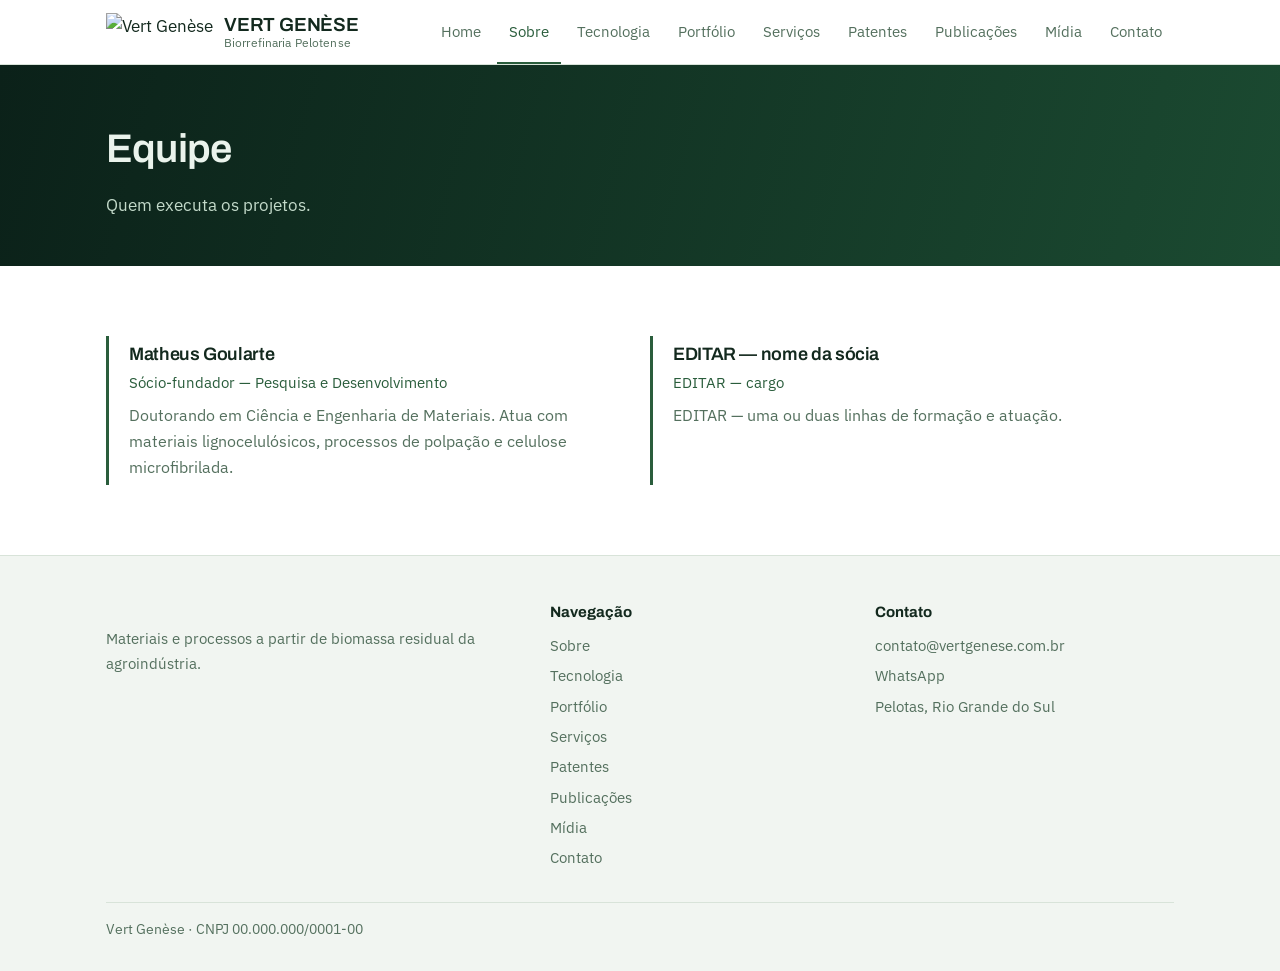
==== equipe.html @ 6dd9e0c7 "Add files via upload" ====
<!DOCTYPE html>
<html lang="pt-BR">
<head>
<meta charset="utf-8">
<meta name="viewport" content="width=device-width, initial-scale=1">
<title>Equipe — Vert Genèse</title>
<link rel="icon" type="image/png" href="imagens/favicon.png">
<link rel="preconnect" href="https://fonts.googleapis.com">
<link rel="preconnect" href="https://fonts.gstatic.com" crossorigin>
<link href="https://fonts.googleapis.com/css2?family=Archivo:wght@500;600&family=IBM+Plex+Sans:wght@400;500;600&display=swap" rel="stylesheet">
<link rel="stylesheet" href="estilo.css">
</head>
<body>
<main>
<div class="pagehead"><div class="wrap"><h1>Equipe</h1><p>Quem executa os projetos.</p></div></div>
<section><div class="wrap"><div class="people" id="lista-equipe"></div></div></section>
</main>
<script src="dados.js"></script>
<script>
function montaPagina(){
  document.getElementById("lista-equipe").innerHTML = EQUIPE.map(function(p){
    return '<div class="person"><h3>'+esc(p.nome)+'</h3><div class="role">'+esc(p.cargo)+'</div>'+
      '<p>'+esc(p.resumo)+'</p>'+
      (p.linkedin ? '<p><a href="'+esc(p.linkedin)+'" target="_blank" rel="noopener">LinkedIn</a></p>' : '')+'</div>';
  }).join("");
}
</script>
<script src="site.js"></script>
</body>
</html>
---- estilo.css ----
:root{
  --bg:#FFFFFF;
  --bg-alt:#F1F5F1;
  --ink:#13291E;
  --ink-soft:#54705E;
  --teal:#2A5D3C;
  --petrol:#0B2119;
  --ochre:#A8762C;
  --rule:#D8E3D9;
  --card:#FFFFFF;
  --shadow:0 1px 2px rgba(19,41,30,.07);
}
@media (prefers-color-scheme: dark){
  :root:not([data-theme="light"]){
    --bg:#0A1611;
    --bg-alt:#0F1D16;
    --ink:#E7EEE8;
    --ink-soft:#96A99B;
    --teal:#5E9E70;
    --petrol:#07110D;
    --ochre:#CE9A4B;
    --rule:#1F3227;
    --card:#0F1D16;
    --shadow:none;
  }
}
:root[data-theme="dark"]{
  --bg:#0A1611; --bg-alt:#0F1D16; --ink:#E7EEE8; --ink-soft:#96A99B;
  --teal:#5E9E70; --petrol:#07110D; --ochre:#CE9A4B; --rule:#1F3227;
  --card:#0F1D16; --shadow:none;
}
*{box-sizing:border-box}
html{scroll-behavior:smooth;-webkit-text-size-adjust:100%}
@media (prefers-reduced-motion:reduce){html{scroll-behavior:auto}}
body{
  margin:0;background:var(--bg);color:var(--ink);
  font-family:"IBM Plex Sans",-apple-system,BlinkMacSystemFont,"Segoe UI",Helvetica,Arial,sans-serif;
  font-size:17px;line-height:1.62;-webkit-font-smoothing:antialiased;
}
img,svg{max-width:100%}
a{color:inherit}
a:focus-visible,button:focus-visible{outline:2px solid var(--ochre);outline-offset:3px}
.wrap{width:100%;max-width:1120px;margin:0 auto;padding:0 26px}
h1,h2,h3{font-family:"Archivo","IBM Plex Sans",sans-serif;letter-spacing:-.02em;margin:0}

/* nav */
.nav{position:sticky;top:0;z-index:20;background:var(--bg);border-bottom:1px solid var(--rule)}
.nav .wrap{display:flex;align-items:center;justify-content:space-between;gap:18px;min-height:64px;flex-wrap:wrap}
.brand{display:flex;align-items:center;gap:11px;text-decoration:none}
.brand img{height:38px;width:auto;display:block}
.brand .txt{display:flex;flex-direction:column;line-height:1.15}
.brand .nome{font-family:"Archivo",sans-serif;font-weight:600;font-size:19px;letter-spacing:-.01em}
.brand .tag{font-size:12px;color:var(--ink-soft);font-weight:400;letter-spacing:.01em}
.menu{display:flex;gap:4px;font-size:15px;color:var(--ink-soft);flex-wrap:wrap}
.menu .item{position:relative}
.menu .item > a,.menu .item > button{
  display:block;text-decoration:none;padding:20px 12px;color:inherit;
  font:inherit;background:none;border:0;cursor:pointer;
}
.menu .item > a:hover,.menu .item > button:hover,.menu .item:hover > a,.menu .item:hover > button{color:var(--teal)}
.menu .drop{
  position:absolute;top:100%;left:0;min-width:212px;z-index:30;
  background:var(--bg);border:1px solid var(--rule);border-radius:0 0 6px 6px;
  padding:6px 0;box-shadow:0 8px 20px rgba(19,41,30,.13);
  opacity:0;visibility:hidden;transform:translateY(-4px);transition:opacity .12s,transform .12s,visibility .12s;
}
.menu .item:hover .drop,.menu .item:focus-within .drop,.menu .item.aberto .drop{opacity:1;visibility:visible;transform:none}
.menu .drop a,.menu .drop button{
  display:block;width:100%;text-align:left;padding:9px 16px;text-decoration:none;color:var(--ink-soft);
  font:inherit;background:none;border:0;cursor:pointer;
}
.menu .drop a:hover,.menu .drop button:hover{background:var(--bg-alt);color:var(--teal)}
@media (max-width:760px){
  .menu{gap:0}
  .menu .item > a,.menu .item > button{padding:10px 10px}
  .menu .drop{position:static;opacity:1;visibility:visible;transform:none;display:none;border:0;box-shadow:none;padding:0 0 6px 10px;min-width:0}
  .menu .item.aberto .drop{display:block}
}

/* página interna de produto */
#detalhe{padding:52px 0 76px}
.voltar{display:inline-block;margin-bottom:26px;color:var(--ink-soft);text-decoration:none;font-size:15px}
.voltar:hover{color:var(--teal)}
.dcabec{display:grid;gap:28px;align-items:start}
@media (min-width:820px){.dcabec{grid-template-columns:minmax(0,5fr) minmax(0,7fr);gap:44px}}
.dfoto{aspect-ratio:4/3;background:var(--bg-alt);border:1px solid var(--rule);border-radius:6px;display:flex;align-items:center;justify-content:center;overflow:hidden}
.dfoto img{width:100%;height:100%;object-fit:cover}
.dfoto svg{width:74px;height:74px;opacity:.45}
#detalhe h1{font-size:clamp(25px,3.4vw,36px);font-weight:600;margin-bottom:10px}
.dmeta{display:flex;gap:9px;flex-wrap:wrap;margin-bottom:20px}
.dmeta span{font-size:13px;border:1px solid var(--rule);border-radius:3px;padding:3px 10px;color:var(--ink-soft)}
.dmeta .estag{border-color:var(--teal);color:var(--teal);font-weight:600}
#detalhe .corpo p{margin:0 0 15px}
#detalhe h2{font-size:20px;margin:34px 0 12px}
.aplic{margin:0;padding:0;list-style:none;display:grid;gap:0}
.aplic li{padding:11px 0;border-top:1px solid var(--rule);color:var(--ink-soft)}
.dcta{margin-top:38px;padding-top:26px;border-top:1px solid var(--rule)}
.dcta .btn{background:var(--teal);color:#fff}
.dcta .btn:hover{filter:brightness(1.08)}
.prod-link{text-decoration:none;color:inherit}
.prod-link:hover .prod{border-color:var(--teal)}

/* hero */
.hero{background:linear-gradient(105deg,var(--petrol) 0%,#1B4A31 55%,#2F6B45 100%);color:#EAF3EC;padding:76px 0 68px}
.hero h1{font-size:clamp(30px,4.6vw,50px);line-height:1.1;font-weight:600;max-width:19ch;margin-bottom:22px}
.hero p{font-size:clamp(16px,1.9vw,19px);max-width:60ch;color:#C3DACA;margin:0}
.actions{display:flex;gap:14px;flex-wrap:wrap;margin-top:34px}
.btn{
  display:inline-block;text-decoration:none;font-weight:500;font-size:16px;
  padding:12px 24px;border-radius:4px;border:1px solid transparent;
}
.btn-solid{background:#EAF3EC;color:#0B2119}
.btn-solid:hover{background:#fff}
.btn-ghost{border-color:rgba(234,243,236,.45);color:#EAF3EC}
.btn-ghost:hover{border-color:#EAF3EC}
.flow{margin-top:52px;overflow-x:auto}
.flow svg{display:block;min-width:600px}

/* sections */
section{padding:70px 0;border-bottom:1px solid var(--rule)}
section.tint{background:var(--bg-alt)}
h2{font-size:clamp(24px,3.1vw,33px);font-weight:600;margin-bottom:12px;max-width:24ch}
.sub{color:var(--ink-soft);max-width:66ch;margin:0 0 36px}
p{max-width:68ch}

.grid3{display:grid;gap:20px}
@media (min-width:800px){.grid3{grid-template-columns:repeat(3,minmax(0,1fr))}}
.box{background:var(--card);border:1px solid var(--rule);border-radius:6px;padding:26px;box-shadow:var(--shadow)}
.box h3{font-size:18px;font-weight:600;margin-bottom:9px}
.box p{color:var(--ink-soft);margin:0;font-size:16px}

.two{display:grid;gap:36px}
@media (min-width:800px){.two{grid-template-columns:minmax(0,1fr) minmax(0,1fr);gap:56px}}
.mats{display:flex;flex-wrap:wrap;gap:9px;margin:22px 0 0;padding:0;list-style:none}
.mats li{border:1px solid var(--rule);border-radius:999px;padding:6px 15px;font-size:15px;color:var(--ink-soft)}

/* listas geradas */
.rows{display:grid;gap:0;margin:0;padding:0;list-style:none}
.rows li{padding:20px 0;border-top:1px solid var(--rule);display:grid;gap:5px}
.rows li:first-child{border-top:none;padding-top:0}
.rows .t{font-weight:600;font-size:17px}
.rows .m{color:var(--ink-soft);font-size:15px}
.rows a.t{text-decoration:none}
.rows a.t:hover{color:var(--teal);text-decoration:underline}
.tag{color:var(--teal);font-weight:600;font-size:14px}

.cards{display:grid;gap:20px}
@media (min-width:700px){.cards{grid-template-columns:repeat(auto-fill,minmax(280px,1fr))}}
.mcard{background:var(--card);border:1px solid var(--rule);border-radius:6px;overflow:hidden;text-decoration:none;display:flex;flex-direction:column;box-shadow:var(--shadow)}
.mcard .thumb{aspect-ratio:16/9;background:var(--bg-alt);display:flex;align-items:center;justify-content:center;color:var(--ink-soft);font-size:14px;padding:14px;text-align:center}
.mcard .thumb img{width:100%;height:100%;object-fit:cover}
.mcard .body{padding:18px}
.mcard .body strong{display:block;font-size:16px;margin-bottom:4px}
.mcard .body span{color:var(--ink-soft);font-size:14px}

/* portfólio */
.filtros{display:flex;flex-wrap:wrap;gap:9px;margin:0 0 28px}
.filtros button{
  font-family:inherit;font-size:15px;cursor:pointer;
  padding:8px 17px;border-radius:999px;border:1px solid var(--rule);
  background:var(--card);color:var(--ink-soft);
}
.filtros button:hover{border-color:var(--teal);color:var(--teal)}
.filtros button[aria-pressed="true"]{background:var(--teal);border-color:var(--teal);color:#fff}
.prods{display:grid;gap:18px}
@media (min-width:640px){.prods{grid-template-columns:repeat(auto-fill,minmax(250px,1fr))}}
.prod{background:var(--card);border:1px solid var(--rule);border-radius:6px;overflow:hidden;box-shadow:var(--shadow);display:flex;flex-direction:column}
.prod .foto{aspect-ratio:4/3;background:var(--bg-alt);display:flex;align-items:center;justify-content:center;overflow:hidden}
.prod .foto img{width:100%;height:100%;object-fit:cover;display:block}
.prod .foto svg{width:52px;height:52px;opacity:.5}
.prod .txt{padding:17px;display:flex;flex-direction:column;gap:7px;flex:1}
.prod h3{font-size:16.5px;font-weight:600;line-height:1.3}
.prod p{font-size:15px;color:var(--ink-soft);margin:0}
.selo{align-self:flex-start;font-size:12.5px;font-weight:600;color:var(--teal);border:1px solid var(--teal);border-radius:3px;padding:2px 8px;margin-top:auto}
.people{display:grid;gap:20px}
@media (min-width:700px){.people{grid-template-columns:repeat(auto-fit,minmax(300px,1fr))}}
.person{border-left:3px solid var(--teal);padding:4px 0 4px 20px}
.person h3{font-size:18px;font-weight:600}
.person .role{color:var(--teal);font-size:15px;margin:2px 0 8px}
.person p{color:var(--ink-soft);font-size:16px;margin:0}
.person a{font-size:15px;color:var(--ink-soft)}

/* contato */
.contact{background:linear-gradient(105deg,var(--petrol) 0%,#1B4A31 100%);color:#EAF3EC;border-bottom:none}
.contact h2,.contact p{color:#EAF3EC}
.contact .sub{color:#C3DACA}
.cinfo{display:grid;gap:12px;margin-top:26px;font-size:17px}
.cinfo a{color:#EAF3EC}
footer{padding:22px 0 34px;color:var(--ink-soft);font-size:14px}
footer .wrap{display:flex;gap:16px;flex-wrap:wrap;justify-content:space-between}


/* ===== específico do site multipágina ===== */
.pagehead{background:linear-gradient(105deg,var(--petrol) 0%,#1B4A31 100%);color:#EAF3EC;padding:52px 0 46px}
.pagehead h1{font-size:clamp(27px,3.8vw,40px);font-weight:600;margin-bottom:10px}
.pagehead p{color:#C3DACA;max-width:62ch;margin:0}
main section:last-of-type{border-bottom:none}
.menu .item > a.ativo{color:var(--teal);box-shadow:inset 0 -2px 0 var(--teal)}
.rodape{background:var(--bg-alt);border-top:1px solid var(--rule);padding:44px 0 30px}
.rodape .cols{display:grid;gap:26px}
@media (min-width:760px){.rodape .cols{grid-template-columns:1.4fr 1fr 1fr}}
.rodape h4{font-family:"Archivo",sans-serif;font-size:15px;margin:0 0 10px}
.rodape a,.rodape p{color:var(--ink-soft);font-size:15px;text-decoration:none;margin:0 0 6px;display:block}
.rodape a:hover{color:var(--teal)}
.rodape img{height:44px;margin-bottom:12px}
.rodape .fim{margin-top:26px;padding-top:16px;border-top:1px solid var(--rule);font-size:13.5px;color:var(--ink-soft)}
.destaque{display:grid;gap:18px;margin-top:8px}
@media (min-width:700px){.destaque{grid-template-columns:repeat(auto-fill,minmax(230px,1fr))}}
.maislink{display:inline-block;margin-top:22px;color:var(--teal);font-weight:500;text-decoration:none}
.maislink:hover{text-decoration:underline}

/* links de contato sobre fundo claro */
main .cinfo a{color:var(--teal)}
main .cinfo a:hover{text-decoration:underline}
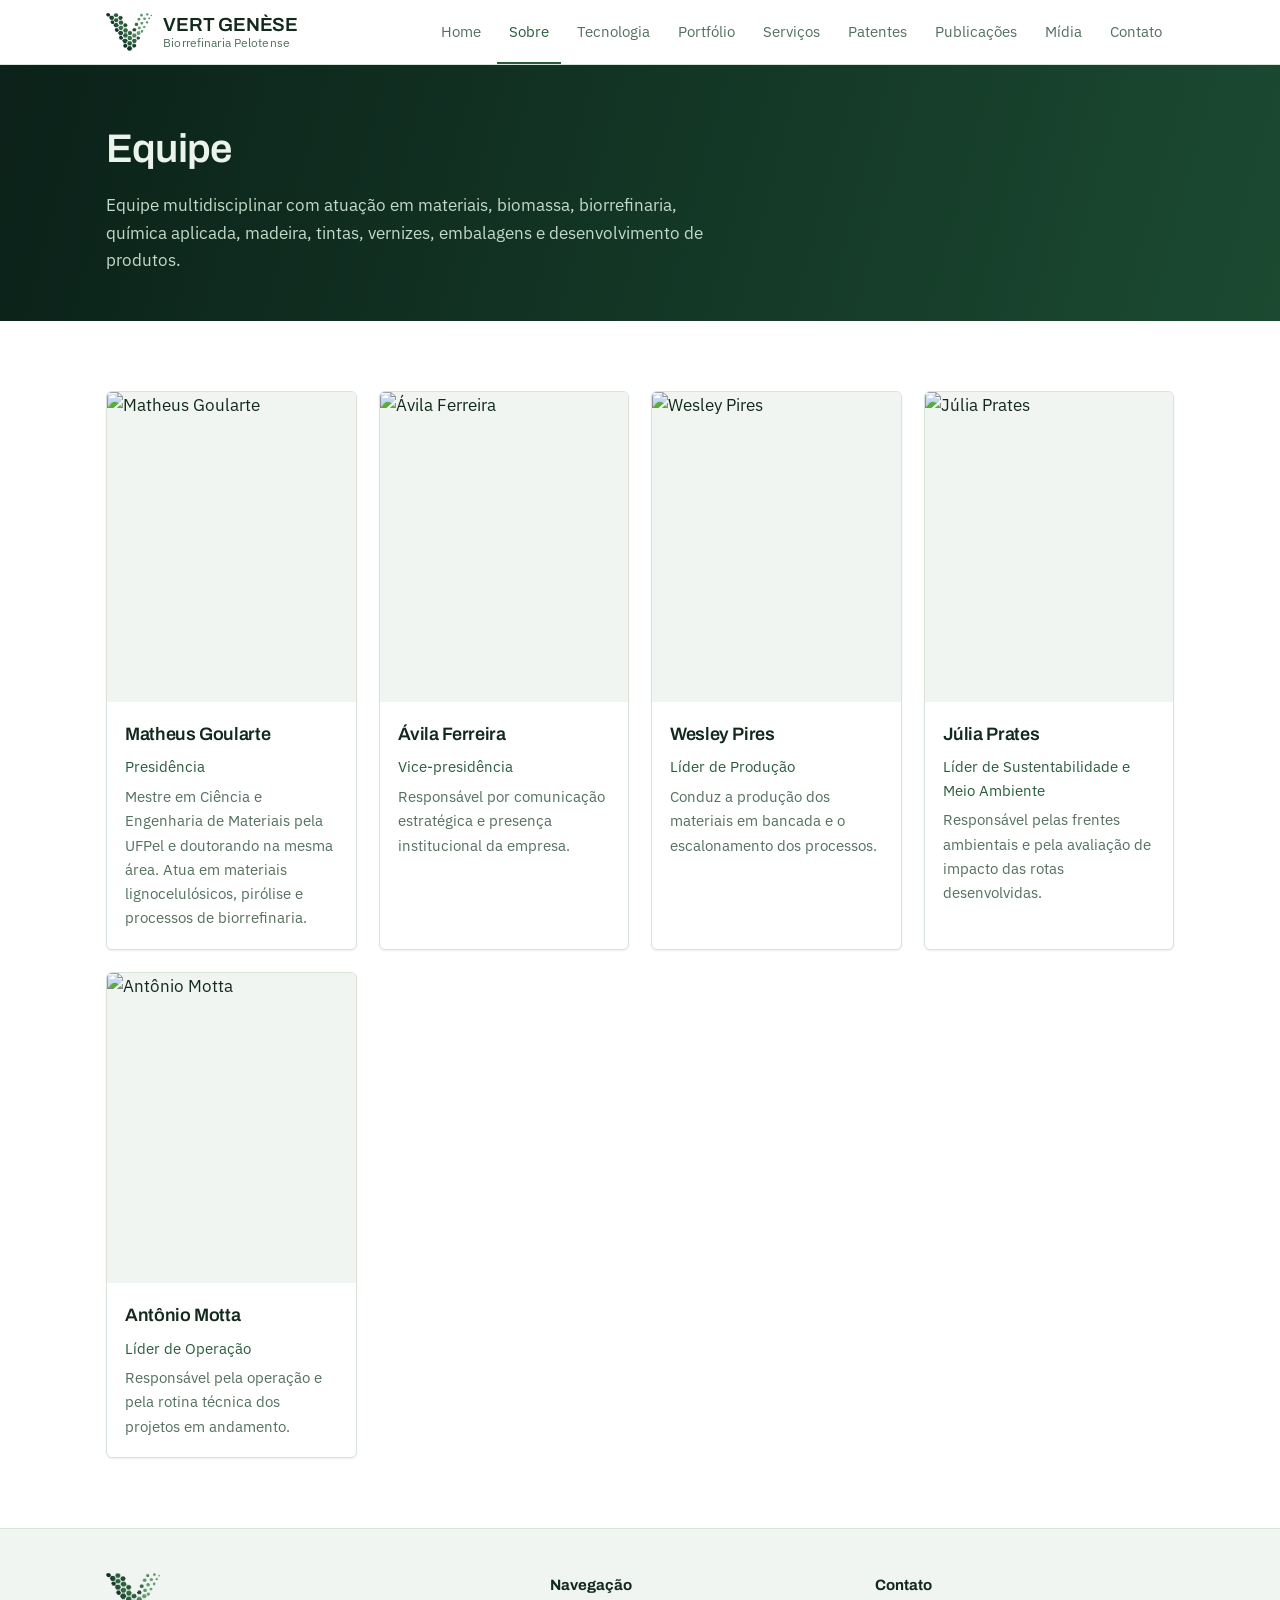
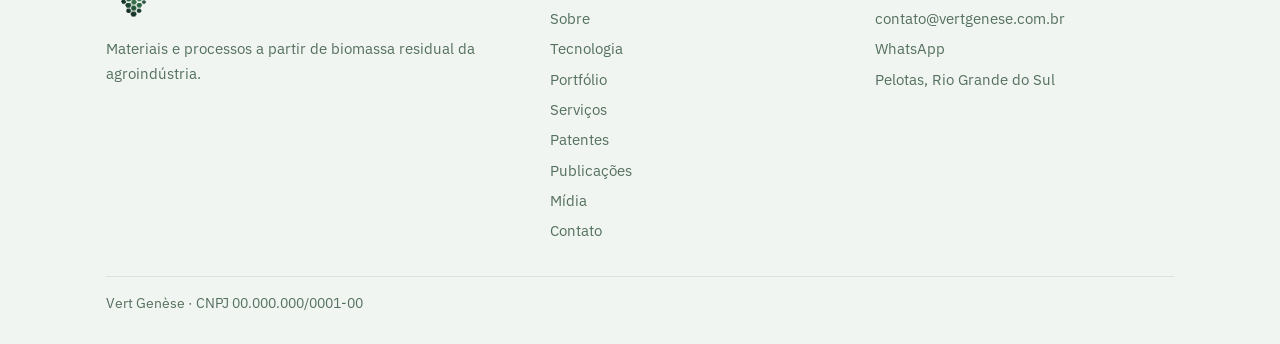
==== commit 7f026366: "Add files via upload" ====
--- a/equipe.html
+++ b/equipe.html
@@ -12,16 +12,22 @@
 </head>
 <body>
 <main>
-<div class="pagehead"><div class="wrap"><h1>Equipe</h1><p>Quem executa os projetos.</p></div></div>
+<div class="pagehead"><div class="wrap"><h1>Equipe</h1><p>Equipe multidisciplinar com atuação em materiais, biomassa, biorrefinaria, química aplicada, madeira, tintas, vernizes, embalagens e desenvolvimento de produtos.</p></div></div>
 <section><div class="wrap"><div class="people" id="lista-equipe"></div></div></section>
 </main>
 <script src="dados.js"></script>
 <script>
 function montaPagina(){
   document.getElementById("lista-equipe").innerHTML = EQUIPE.map(function(p){
-    return '<div class="person"><h3>'+esc(p.nome)+'</h3><div class="role">'+esc(p.cargo)+'</div>'+
+    var iniciais = esc(p.nome).split(" ").map(function(x){ return x[0]; }).slice(0,2).join("");
+    var retrato = p.foto
+      ? '<div class="retrato"><img src="'+esc(p.foto)+'" alt="'+esc(p.nome)+'"></div>'
+      : '<div class="retrato"><span>'+iniciais+'</span></div>';
+    return '<div class="person">'+retrato+'<div class="dados">'+
+      '<h3>'+esc(p.nome)+'</h3><p class="role">'+esc(p.cargo)+'</p>'+
       '<p>'+esc(p.resumo)+'</p>'+
-      (p.linkedin ? '<p><a href="'+esc(p.linkedin)+'" target="_blank" rel="noopener">LinkedIn</a></p>' : '')+'</div>';
+      (p.linkedin ? '<p><a href="'+esc(p.linkedin)+'" target="_blank" rel="noopener">LinkedIn</a></p>' : '')+
+      '</div></div>';
   }).join("");
 }
 </script>
--- a/estilo.css
+++ b/estilo.css
@@ -213,3 +213,21 @@
 /* links de contato sobre fundo claro */
 main .cinfo a{color:var(--teal)}
 main .cinfo a:hover{text-decoration:underline}
+
+
+/* cards da equipe com foto */
+.people{display:grid;gap:22px}
+@media (min-width:640px){.people{grid-template-columns:repeat(auto-fill,minmax(250px,1fr))}}
+.person{
+  border-left:0;padding:0;background:var(--card);
+  border:1px solid var(--rule);border-radius:6px;overflow:hidden;box-shadow:var(--shadow);
+  display:flex;flex-direction:column;
+}
+.person .retrato{aspect-ratio:4/5;background:var(--bg-alt);overflow:hidden;display:flex;align-items:center;justify-content:center}
+.person .retrato img{width:100%;height:100%;object-fit:cover;display:block}
+.person .retrato span{font-family:"Archivo",sans-serif;font-size:40px;color:var(--teal);opacity:.35}
+.person .dados{padding:18px;display:flex;flex-direction:column;gap:6px}
+.person h3{font-size:18px;font-weight:600;margin:0}
+.person .role{color:var(--teal);font-size:14.5px;margin:0}
+.person p{color:var(--ink-soft);font-size:15px;margin:0}
+.equipe-intro{max-width:64ch;margin:0 0 38px;color:var(--ink-soft)}
